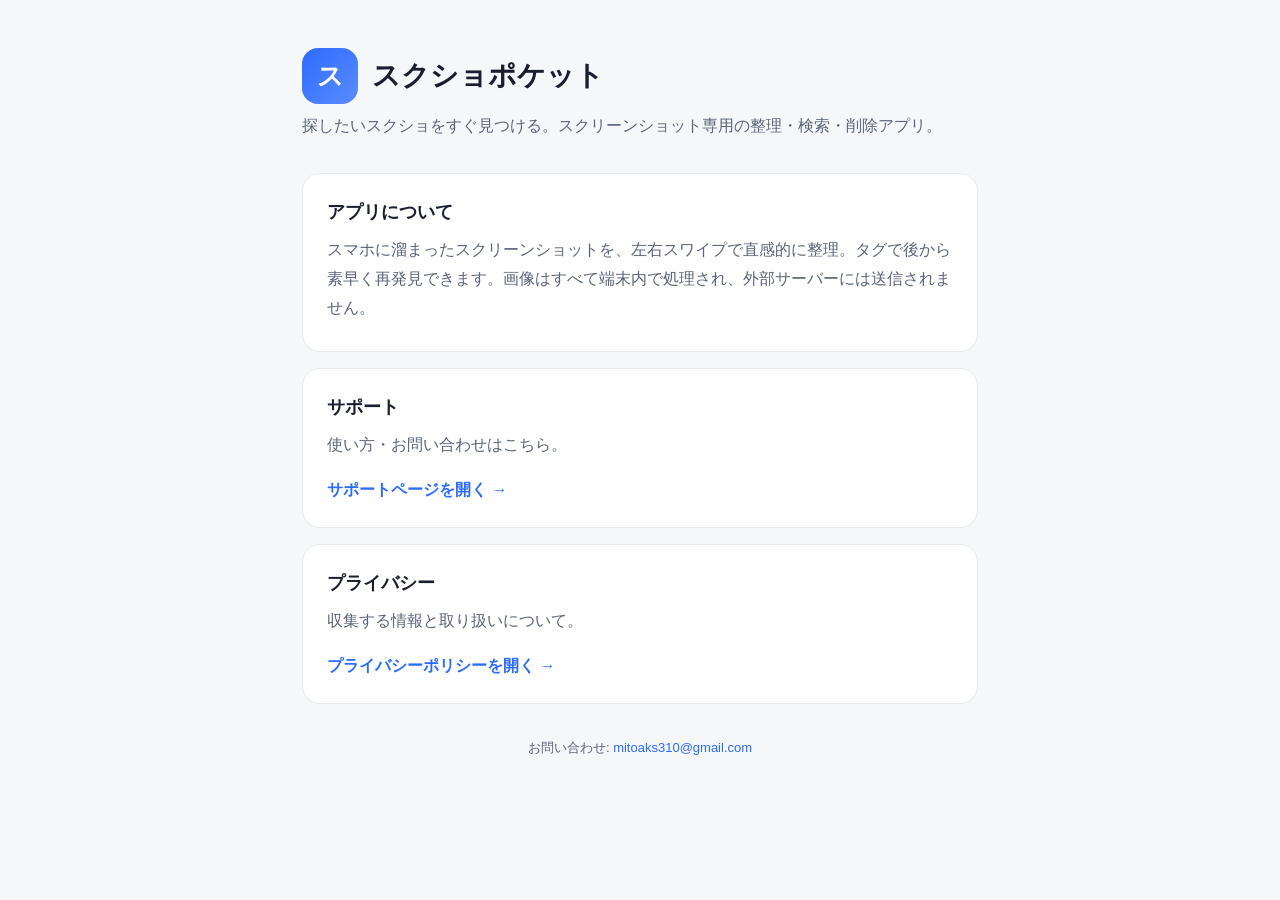
==== index.html @ 976a4731 "Add support and privacy policy pages Co-Authored-By: Claude Opus 4.8 <noreply@anthropic.com>" ====
<!doctype html>
<html lang="ja">
<head>
<meta charset="utf-8">
<meta name="viewport" content="width=device-width, initial-scale=1">
<title>スクショポケット</title>
<style>
  :root { --accent:#2B6BFF; --ink:#1A1E2E; --muted:#5B6478; --bg:#F6F7F9; --card:#FFFFFF; --border:#E6E8EF; }
  * { box-sizing:border-box; }
  body { margin:0; font-family:-apple-system,BlinkMacSystemFont,"Hiragino Sans","Noto Sans JP",sans-serif; color:var(--ink); background:var(--bg); line-height:1.8; }
  .wrap { max-width:720px; margin:0 auto; padding:48px 22px 72px; }
  .brand { display:flex; align-items:center; gap:14px; margin-bottom:8px; }
  .logo { width:56px; height:56px; border-radius:16px; background:linear-gradient(135deg,#2B6BFF,#5B8Cff); display:flex; align-items:center; justify-content:center; color:#fff; font-weight:800; font-size:26px; }
  h1 { font-size:28px; margin:0; font-weight:800; }
  .tagline { color:var(--muted); margin:6px 0 32px; }
  .card { background:var(--card); border:1px solid var(--border); border-radius:18px; padding:22px 24px; margin-bottom:16px; }
  .card h2 { font-size:18px; margin:0 0 8px; }
  .card p { margin:0 0 6px; color:var(--muted); }
  a.btn { display:inline-block; margin-top:10px; color:var(--accent); font-weight:700; text-decoration:none; }
  a.btn:hover { text-decoration:underline; }
  footer { color:var(--muted); font-size:13px; margin-top:32px; text-align:center; }
  footer a { color:var(--accent); text-decoration:none; }
</style>
</head>
<body>
  <div class="wrap">
    <div class="brand">
      <div class="logo">ス</div>
      <div>
        <h1>スクショポケット</h1>
      </div>
    </div>
    <p class="tagline">探したいスクショをすぐ見つける。スクリーンショット専用の整理・検索・削除アプリ。</p>

    <div class="card">
      <h2>アプリについて</h2>
      <p>スマホに溜まったスクリーンショットを、左右スワイプで直感的に整理。タグで後から素早く再発見できます。画像はすべて端末内で処理され、外部サーバーには送信されません。</p>
    </div>

    <div class="card">
      <h2>サポート</h2>
      <p>使い方・お問い合わせはこちら。</p>
      <a class="btn" href="./support.html">サポートページを開く →</a>
    </div>

    <div class="card">
      <h2>プライバシー</h2>
      <p>収集する情報と取り扱いについて。</p>
      <a class="btn" href="./privacy.html">プライバシーポリシーを開く →</a>
    </div>

    <footer>
      お問い合わせ: <a href="mailto:mitoaks310@gmail.com">mitoaks310@gmail.com</a>
    </footer>
  </div>
</body>
</html>
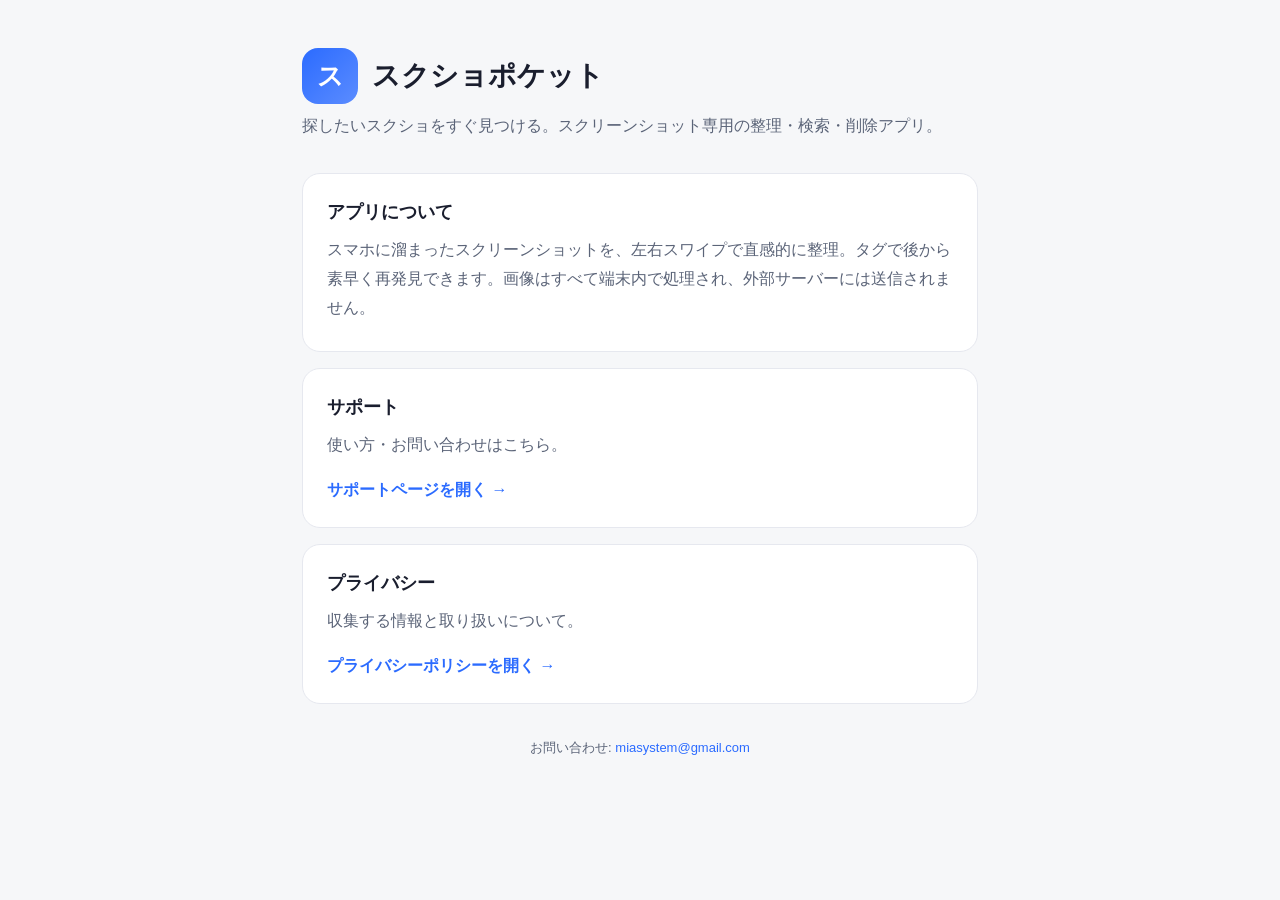
==== commit 8ec973e9: "Update support email to miasystem@gmail.com" ====
--- a/index.html
+++ b/index.html
@@ -50,7 +50,7 @@
     </div>
 
     <footer>
-      お問い合わせ: <a href="mailto:mitoaks310@gmail.com">mitoaks310@gmail.com</a>
+      お問い合わせ: <a href="mailto:miasystem@gmail.com">miasystem@gmail.com</a>
     </footer>
   </div>
 </body>
